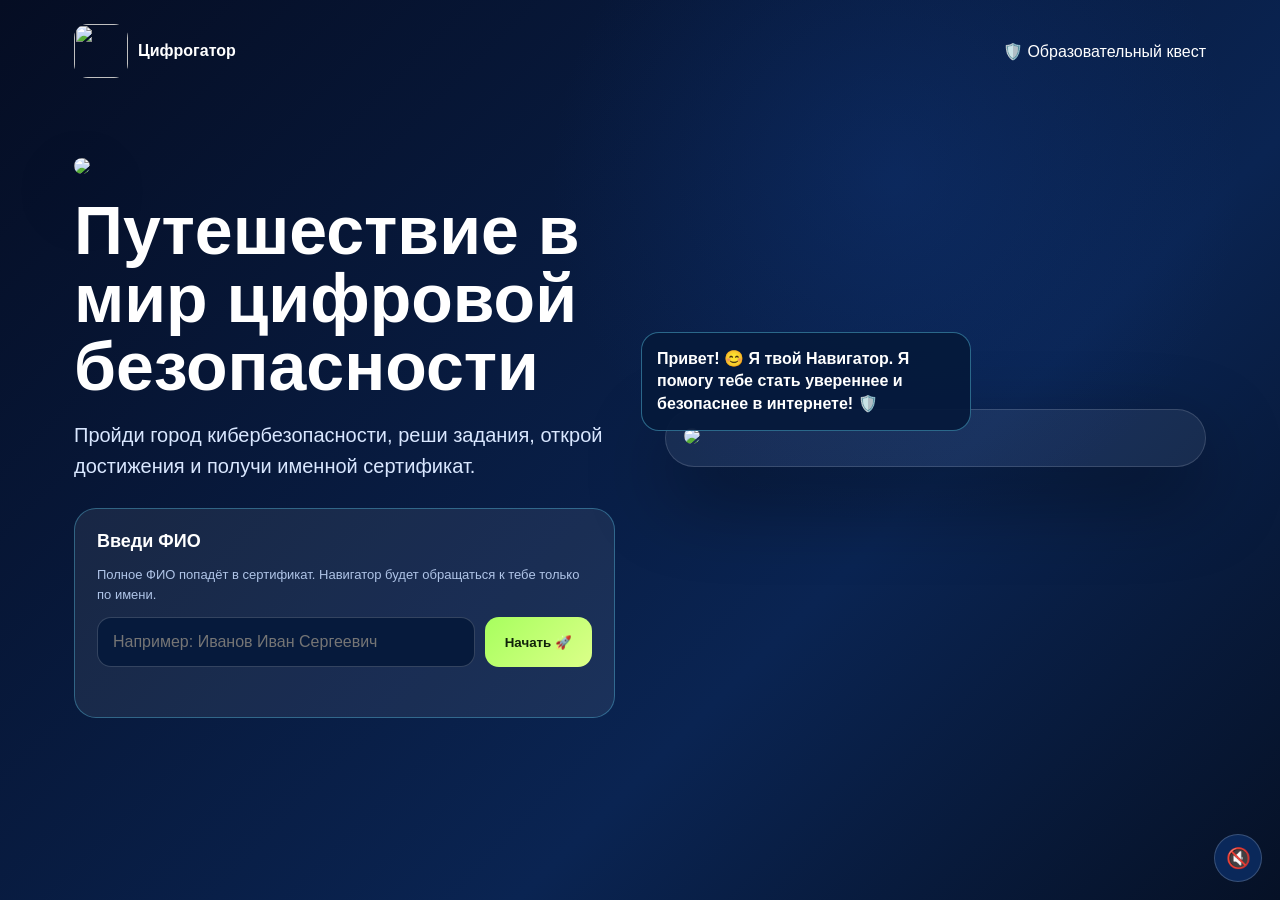
==== index.html @ 35a736a2 "Add files via upload" ====
<!doctype html><html lang="ru"><head><meta charset="utf-8"><meta name="viewport" content="width=device-width,initial-scale=1"><title>Цифрогатор</title><style>
*{box-sizing:border-box}body{margin:0;min-height:100vh;font-family:Trebuchet MS,Arial,sans-serif;color:#fff;background:radial-gradient(circle at 70% 20%,#123d8a55,transparent 30%),linear-gradient(135deg,#050d23,#0a2452 65%,#061126)}a{color:inherit}.wrap{max-width:1180px;margin:auto;padding:24px}.top{display:flex;justify-content:space-between;align-items:center}.brand{display:flex;gap:10px;align-items:center;text-decoration:none;font-weight:900}.brand img{width:54px;height:54px;border-radius:14px;object-fit:cover}.hero{min-height:80vh;display:grid;grid-template-columns:1fr 1fr;gap:50px;align-items:center}.logo{width:100%;max-width:520px;border-radius:26px;box-shadow:0 25px 70px #0006}h1{font-size:clamp(38px,6vw,68px);line-height:1;margin:18px 0}.lead{font-size:20px;color:#d9e7ff;line-height:1.55}.card{margin-top:26px;padding:22px;border:1px solid #65dfff55;background:#ffffff12;border-radius:22px}.card label{font-size:18px;font-weight:900}.card p{color:#afc4e7;font-size:13px;line-height:1.5}.row{display:flex;gap:10px}.row input{flex:1;border:1px solid #ffffff2f;background:#061a3c;color:#fff;border-radius:14px;padding:15px;font-size:16px}.btn{border:0;border-radius:14px;padding:15px 20px;font-weight:900;cursor:pointer;background:linear-gradient(135deg,#a7ff5e,#dcff89);color:#10220a}.mascot{position:relative;padding:18px;border-radius:32px;background:#ffffff10;border:1px solid #ffffff24;box-shadow:0 30px 80px #0006}.mascot img{width:100%;border-radius:25px}.bubble{position:absolute;left:-25px;bottom:35px;max-width:330px;background:#061a3cf2;border:1px solid #65dfff66;border-radius:18px;padding:15px;font-weight:800;line-height:1.4}.err{height:20px;color:#ffb6c0;font-size:13px;margin-top:8px}.sound{position:fixed;right:18px;bottom:18px;border:1px solid #ffffff30;background:#0a285a;color:#fff;border-radius:50%;width:48px;height:48px;font-size:20px;cursor:pointer}@media(max-width:800px){.hero{grid-template-columns:1fr;text-align:center}.bubble{position:static;margin-top:12px}.row{flex-direction:column}.logo{margin:auto}}
</style></head><body><div class="wrap"><div class="top"><a class="brand" href="index.html"><img src="assets/logo.png"><span>Цифрогатор</span></a><span>🛡️ Образовательный квест</span></div><main class="hero"><section><img class="logo" src="assets/logo.png"><h1>Путешествие в мир цифровой безопасности</h1><p class="lead">Пройди город кибербезопасности, реши задания, открой достижения и получи именной сертификат.</p><div class="card"><label>Введи ФИО</label><p>Полное ФИО попадёт в сертификат. Навигатор будет обращаться к тебе только по имени.</p><div class="row"><input id="fio" placeholder="Например: Иванов Иван Сергеевич"><button class="btn" onclick="go()">Начать 🚀</button></div><div id="err" class="err"></div></div></section><section class="mascot"><img src="assets/mascot.png"><div class="bubble" id="bubble">Привет! 😊 Я твой Навигатор. Я помогу тебе стать увереннее и безопаснее в интернете! 🛡️</div></section></main></div><button class="sound" id="sound" onclick="toggleSound()">🔇</button><script>
function go(){let v=fio.value.trim(),p=v.split(/\s+/).filter(Boolean);if(p.length<2){err.textContent='Укажи как минимум фамилию и имя.';return}localStorage.setItem('cifrogator_fio',v);localStorage.setItem('cifrogator_firstname',p[1]||p[0]);location.href='age.html'}let n=localStorage.getItem('cifrogator_firstname');if(n){bubble.textContent=`С возвращением, ${n}! 😊 Продолжим?`;fio.value=localStorage.getItem('cifrogator_fio')||''}let ctx,t,on=false;function start(){if(on)return;ctx=new (AudioContext||webkitAudioContext)();let m=ctx.createGain();m.gain.value=.03;m.connect(ctx.destination),ns=[130.81,164.81,196,261.63],i=0;t=setInterval(()=>{let o=ctx.createOscillator(),g=ctx.createGain();o.frequency.value=ns[i++%ns.length];g.gain.setValueAtTime(.001,ctx.currentTime);g.gain.linearRampToValueAtTime(.6,ctx.currentTime+.1);g.gain.exponentialRampToValueAtTime(.001,ctx.currentTime+1.4);o.connect(g);g.connect(m);o.start();o.stop(ctx.currentTime+1.5)},1800);on=true;sound.textContent='🔊'}function stop(){clearInterval(t);ctx?.close();on=false;sound.textContent='🔇'}function toggleSound(){on?stop():start()}
</script></body></html>
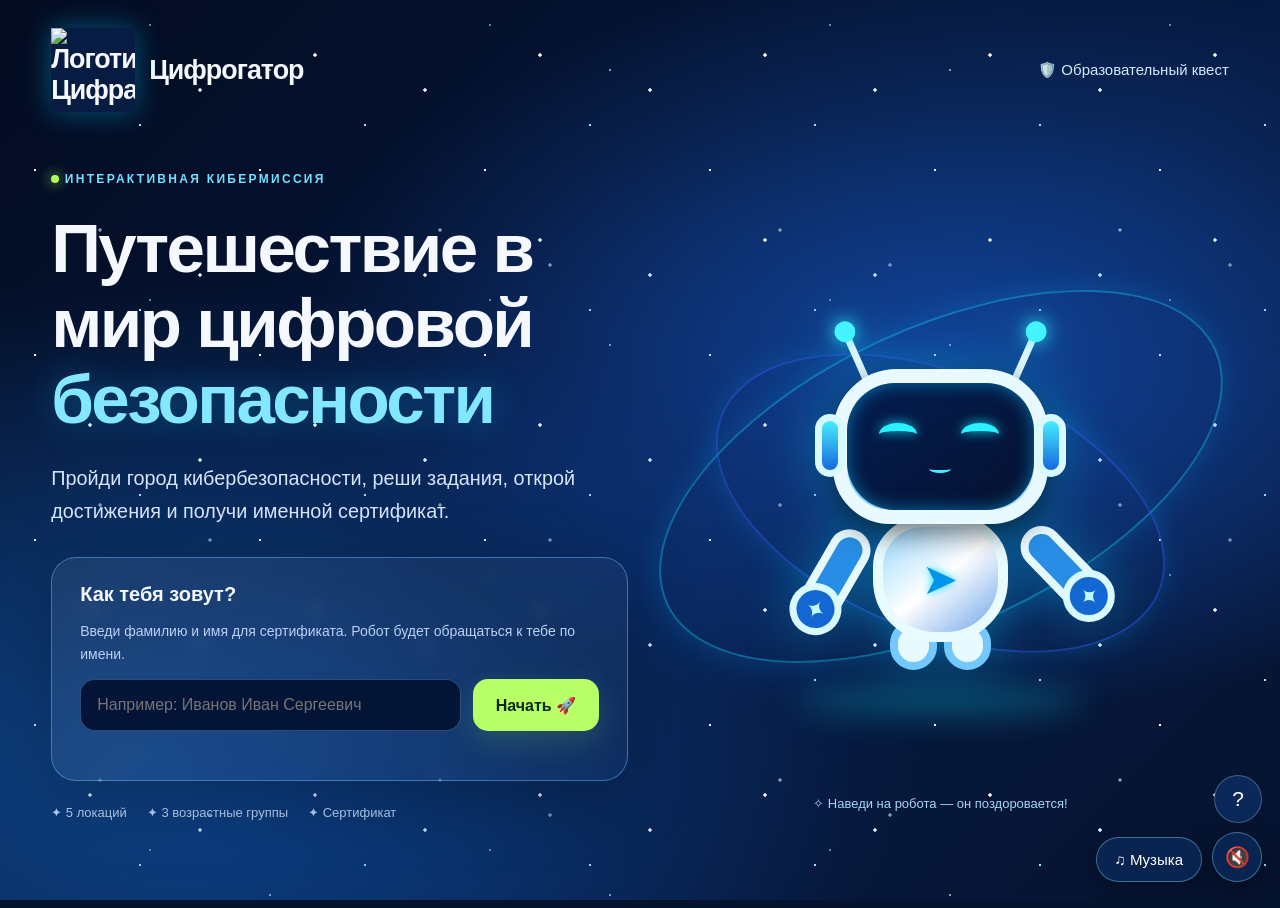
==== commit 8ff80144: "Add files via upload" ====
--- a/index.html
+++ b/index.html
@@ -1,5 +1 @@
-<!doctype html><html lang="ru"><head><meta charset="utf-8"><meta name="viewport" content="width=device-width,initial-scale=1"><title>Цифрогатор</title><style>
-*{box-sizing:border-box}body{margin:0;min-height:100vh;font-family:Trebuchet MS,Arial,sans-serif;color:#fff;background:radial-gradient(circle at 70% 20%,#123d8a55,transparent 30%),linear-gradient(135deg,#050d23,#0a2452 65%,#061126)}a{color:inherit}.wrap{max-width:1180px;margin:auto;padding:24px}.top{display:flex;justify-content:space-between;align-items:center}.brand{display:flex;gap:10px;align-items:center;text-decoration:none;font-weight:900}.brand img{width:54px;height:54px;border-radius:14px;object-fit:cover}.hero{min-height:80vh;display:grid;grid-template-columns:1fr 1fr;gap:50px;align-items:center}.logo{width:100%;max-width:520px;border-radius:26px;box-shadow:0 25px 70px #0006}h1{font-size:clamp(38px,6vw,68px);line-height:1;margin:18px 0}.lead{font-size:20px;color:#d9e7ff;line-height:1.55}.card{margin-top:26px;padding:22px;border:1px solid #65dfff55;background:#ffffff12;border-radius:22px}.card label{font-size:18px;font-weight:900}.card p{color:#afc4e7;font-size:13px;line-height:1.5}.row{display:flex;gap:10px}.row input{flex:1;border:1px solid #ffffff2f;background:#061a3c;color:#fff;border-radius:14px;padding:15px;font-size:16px}.btn{border:0;border-radius:14px;padding:15px 20px;font-weight:900;cursor:pointer;background:linear-gradient(135deg,#a7ff5e,#dcff89);color:#10220a}.mascot{position:relative;padding:18px;border-radius:32px;background:#ffffff10;border:1px solid #ffffff24;box-shadow:0 30px 80px #0006}.mascot img{width:100%;border-radius:25px}.bubble{position:absolute;left:-25px;bottom:35px;max-width:330px;background:#061a3cf2;border:1px solid #65dfff66;border-radius:18px;padding:15px;font-weight:800;line-height:1.4}.err{height:20px;color:#ffb6c0;font-size:13px;margin-top:8px}.sound{position:fixed;right:18px;bottom:18px;border:1px solid #ffffff30;background:#0a285a;color:#fff;border-radius:50%;width:48px;height:48px;font-size:20px;cursor:pointer}@media(max-width:800px){.hero{grid-template-columns:1fr;text-align:center}.bubble{position:static;margin-top:12px}.row{flex-direction:column}.logo{margin:auto}}
-</style></head><body><div class="wrap"><div class="top"><a class="brand" href="index.html"><img src="assets/logo.png"><span>Цифрогатор</span></a><span>🛡️ Образовательный квест</span></div><main class="hero"><section><img class="logo" src="assets/logo.png"><h1>Путешествие в мир цифровой безопасности</h1><p class="lead">Пройди город кибербезопасности, реши задания, открой достижения и получи именной сертификат.</p><div class="card"><label>Введи ФИО</label><p>Полное ФИО попадёт в сертификат. Навигатор будет обращаться к тебе только по имени.</p><div class="row"><input id="fio" placeholder="Например: Иванов Иван Сергеевич"><button class="btn" onclick="go()">Начать 🚀</button></div><div id="err" class="err"></div></div></section><section class="mascot"><img src="assets/mascot.png"><div class="bubble" id="bubble">Привет! 😊 Я твой Навигатор. Я помогу тебе стать увереннее и безопаснее в интернете! 🛡️</div></section></main></div><button class="sound" id="sound" onclick="toggleSound()">🔇</button><script>
-function go(){let v=fio.value.trim(),p=v.split(/\s+/).filter(Boolean);if(p.length<2){err.textContent='Укажи как минимум фамилию и имя.';return}localStorage.setItem('cifrogator_fio',v);localStorage.setItem('cifrogator_firstname',p[1]||p[0]);location.href='age.html'}let n=localStorage.getItem('cifrogator_firstname');if(n){bubble.textContent=`С возвращением, ${n}! 😊 Продолжим?`;fio.value=localStorage.getItem('cifrogator_fio')||''}let ctx,t,on=false;function start(){if(on)return;ctx=new (AudioContext||webkitAudioContext)();let m=ctx.createGain();m.gain.value=.03;m.connect(ctx.destination),ns=[130.81,164.81,196,261.63],i=0;t=setInterval(()=>{let o=ctx.createOscillator(),g=ctx.createGain();o.frequency.value=ns[i++%ns.length];g.gain.setValueAtTime(.001,ctx.currentTime);g.gain.linearRampToValueAtTime(.6,ctx.currentTime+.1);g.gain.exponentialRampToValueAtTime(.001,ctx.currentTime+1.4);o.connect(g);g.connect(m);o.start();o.stop(ctx.currentTime+1.5)},1800);on=true;sound.textContent='🔊'}function stop(){clearInterval(t);ctx?.close();on=false;sound.textContent='🔇'}function toggleSound(){on?stop():start()}
-</script></body></html>+<!doctype html><html lang="ru"><head><meta charset="utf-8"><meta name="viewport" content="width=device-width,initial-scale=1"><meta name="theme-color" content="#06132f"><title>Цифрогатор — цифровое приключение</title><link rel="stylesheet" href="cosmic.css"><link rel="stylesheet" href="effects.css"></head><body class="cosmic-page"><div class="stars" aria-hidden="true"><div class="stars-one"></div><div class="stars-two"></div><div class="nebula"></div></div><div class="wrap"><header class="top"><a class="brand" href="index.html"><img src="assets/brand-icon.png" alt="Логотип Цифратора"><span>Цифрогатор</span></a><span class="top-tag">🛡️ Образовательный квест</span></header><main class="hero"><section class="copy"><div class="eyebrow"><span class="pulse"></span> ИНТЕРАКТИВНАЯ КИБЕРМИССИЯ</div><h1>Путешествие в<br>мир цифровой<br><em>безопасности</em></h1><p class="lead">Пройди город кибербезопасности, реши задания, открой достижения и получи именной сертификат.</p><form class="card" id="entry"><label for="fio">Как тебя зовут?</label><p>Введи фамилию и имя для сертификата. Робот будет обращаться к тебе по имени.</p><div class="row"><input id="fio" autocomplete="name" placeholder="Например: Иванов Иван Сергеевич" required><button class="btn" type="submit">Начать <span>🚀</span></button></div><div class="err" id="err" role="alert"></div></form><div class="features"><span>✦ 5 локаций</span><span>✦ 3 возрастные группы</span><span>✦ Сертификат</span></div></section><section class="robot-scene" aria-label="Интерактивный робот Навигатор"><div class="orbit orbit-a"></div><div class="orbit orbit-b"></div><div class="robot-hotspot" id="robot" tabindex="0" role="button" aria-label="Наведи курсор или нажми, чтобы поговорить с роботом"><div class="robot-shadow"></div><div class="robot" id="robotBody"><div class="antenna left"><i></i></div><div class="antenna right"><i></i></div><div class="ear left"></div><div class="ear right"></div><div class="robot-head"><div class="face"><div class="eyes"><div class="eye"><div class="pupil"></div></div><div class="eye"><div class="pupil"></div></div></div><div class="mouth"></div></div></div><div class="robot-torso"><div class="chest-logo">➤</div></div><div class="arm left"><div class="hand">✦</div></div><div class="arm right"><div class="hand">✦</div></div><div class="robot-leg left"></div><div class="robot-leg right"></div></div><div class="robot-bubble" id="bubble" role="status">Привет! 👋 Я твой Навигатор. Вместе мы научимся защищаться в интернете! 🛡️</div></div><div class="robot-caption">✧ Наведи на робота — он поздоровается!</div></section></main></div><button class="sound cosmic-sound" id="sound" type="button" onclick="toggleSound()" aria-label="Включить звуки">🔇</button><button class="music-control" id="music" type="button" aria-label="Включить космическую музыку">♫ <span>Музыка</span></button><script src="cosmic.js"></script><script src="effects.js"></script></body></html>
--- a/cosmic.css
+++ b/cosmic.css
@@ -0,0 +1 @@
+*{box-sizing:border-box}html{scroll-behavior:smooth}body{margin:0;min-height:100vh;background:#06132f;color:#f5f9ff;font-family:Trebuchet MS,Arial,sans-serif;overflow-x:hidden}button,input{font:inherit}a{color:inherit}.wrap{max-width:1440px;margin:auto;padding:28px clamp(20px,4vw,65px);position:relative;z-index:2}.top{display:flex;justify-content:space-between;align-items:center;gap:15px}.brand{display:flex;align-items:center;gap:14px;text-decoration:none;font-size:clamp(20px,2.1vw,31px);font-weight:900;letter-spacing:-1px}.brand img{width:84px;height:84px;object-fit:contain;filter:drop-shadow(0 0 14px #00c8ff65)}.top-tag{font-size:15px;color:#d5e8ff}.hero{min-height:calc(100vh - 132px);display:grid;grid-template-columns:1fr 1fr;align-items:center;gap:24px}.copy{padding:45px 0}.eyebrow{color:#74dfff;letter-spacing:2.3px;font-size:12px;font-weight:900}.pulse{display:inline-block;background:#adff5b;width:8px;height:8px;border-radius:50%;box-shadow:0 0 13px #aaff60;animation:pulse 2s infinite}h1{font-size:clamp(44px,5.4vw,78px);line-height:1.09;letter-spacing:-2.5px;margin:25px 0}h1 em{font-style:normal;color:#83e8ff;text-shadow:0 0 35px #0cbeff55}.lead{max-width:650px;color:#d4e6ff;font-size:clamp(16px,1.55vw,21px);line-height:1.65}.card{margin-top:30px;padding:25px 28px;border:1px solid #6cbaff7a;border-radius:25px;background:linear-gradient(125deg,#ffffff12,#ffffff07);box-shadow:0 20px 70px #0004;backdrop-filter:blur(12px)}.card label{font-size:20px;font-weight:900}.card p{font-size:14px;color:#bad1f3;line-height:1.6}.row{display:flex;gap:12px}.row input{min-width:0;flex:1;background:#031436;border:1px solid #6897d36b;border-radius:15px;padding:16px;color:white;outline:none}.row input:focus{border-color:#79eaff;box-shadow:0 0 0 3px #46d7ff24}.btn{border:0;border-radius:15px;background:#b8ff68;color:#0d2810;font-weight:900;padding:15px 23px;cursor:pointer;white-space:nowrap;box-shadow:0 10px 30px #aaff4c25;transition:.2s}.btn:hover{transform:translateY(-3px);box-shadow:0 13px 40px #baff6780}.err{min-height:17px;margin-top:7px;color:#ffc0c7;font-size:13px}.features{display:flex;gap:20px;flex-wrap:wrap;margin-top:24px;font-size:13px;color:#b6d2f2}.robot-scene{position:relative;height:650px;display:grid;place-items:center;isolation:isolate}.orbit{position:absolute;width:100%;height:46%;border:2px solid #19d4ff5c;border-radius:50%;transform:rotate(-25deg);box-shadow:0 0 30px #00aeff30;pointer-events:none}.orbit-a{width:105%;top:24%;animation:orbitGlow 6s infinite}.orbit-b{width:82%;height:40%;top:31%;transform:rotate(22deg);border-color:#3158e47a}.robot-hotspot{position:relative;width:420px;height:490px;cursor:pointer;outline-offset:12px;display:grid;place-items:center}.robot{position:relative;width:265px;height:345px;animation:float 4s ease-in-out infinite;transform-origin:center 65%;filter:drop-shadow(0 0 26px #00d9ff50)}.robot-head{position:absolute;left:25px;top:45px;width:215px;height:155px;border:14px solid #e8faff;border-radius:64px 64px 57px 57px;background:linear-gradient(140deg,#95d8ff,#f9ffff);box-shadow:inset 0 -10px 16px #42b1fa88,0 9px 28px #0008;z-index:5;transform:rotate(var(--head-turn,0deg));transition:transform .13s}.face{height:100%;border-radius:48px;background:linear-gradient(145deg,#031e51,#061130);box-shadow:inset 0 0 17px #06bcff8a;display:flex;flex-direction:column;justify-content:center;align-items:center;gap:16px}.eyes{display:flex;gap:34px}.eye{width:48px;height:29px;position:relative}.pupil{position:absolute;top:3px;left:4px;width:38px;height:23px;border-top:8px solid #2af1ff;border-radius:50%;filter:drop-shadow(0 0 6px #00dfff);transform:translate(var(--eye-x,0px),var(--eye-y,0px))}.mouth{width:22px;height:8px;border-bottom:3px solid #48eaff;border-radius:50%}.ear{position:absolute;top:90px;width:30px;height:63px;background:linear-gradient(#48edff,#1667de);border:7px solid #d8faff;border-radius:25px;z-index:6}.ear.left{left:7px}.ear.right{right:7px}.antenna{position:absolute;top:0;width:7px;height:63px;background:#dff8ff;z-index:2;transform-origin:bottom}.antenna.left{left:58px;transform:rotate(-24deg)}.antenna.right{right:58px;transform:rotate(24deg)}.antenna i{display:block;position:absolute;top:-8px;left:-7px;width:21px;height:21px;border-radius:50%;background:#43f4ff;box-shadow:0 0 18px #2ce9ff}.robot-torso{position:absolute;left:65px;top:193px;width:135px;height:125px;border:10px solid #e8fbff;border-radius:50px 50px 62px 62px;background:linear-gradient(140deg,#9bdaff,#fff,#6da5e8);z-index:4;display:grid;place-items:center}.chest-logo{font-size:43px;color:#0095e8;text-shadow:0 0 9px #00d9ff}.arm{position:absolute;top:208px;width:42px;height:106px;border:8px solid #e6f9ff;background:#288de5;border-radius:30px;z-index:3;transform-origin:top}.arm.left{left:31px;transform:rotate(30deg)}.arm.right{right:25px;transform:rotate(-44deg);animation:wave 1.4s ease-in-out infinite}.hand{position:absolute;bottom:-17px;left:-13px;background:#1367d3;border:7px solid #d8faff;border-radius:50%;width:52px;height:52px;display:grid;place-items:center;color:#bffaff;font-size:25px}.robot-leg{position:absolute;top:296px;width:47px;height:50px;background:#e7faff;border:8px solid #73c9ff;border-radius:25px}.robot-leg.left{left:82px}.robot-leg.right{right:82px}.robot-shadow{position:absolute;bottom:25px;width:290px;height:30px;border-radius:50%;background:#0ce4ff44;filter:blur(16px)}.robot-bubble{position:absolute;z-index:10;left:-90px;top:95px;width:275px;padding:17px 19px;background:#051a3ff0;border:1px solid #39d8ff;border-radius:19px;box-shadow:0 0 26px #05a9ff45;font-size:15px;line-height:1.55;font-weight:800;opacity:0;visibility:hidden;transform:translateY(12px) scale(.95);transition:.25s;pointer-events:none}.robot-hotspot:hover .robot-bubble,.robot-hotspot:focus-visible .robot-bubble,.robot-hotspot.talking .robot-bubble{opacity:1;visibility:visible;transform:translateY(0) scale(1)}.robot-caption{position:absolute;bottom:10px;color:#a2d8f7;font-size:13px}.stars{position:fixed;inset:0;pointer-events:none;overflow:hidden;background:radial-gradient(ellipse at 74% 38%,#103d87 0,transparent 48%),radial-gradient(ellipse at 10% 85%,#103d70 0,transparent 45%),linear-gradient(135deg,#030b20,#061a42 60%,#06132f)}.nebula{position:absolute;inset:-25%;background:radial-gradient(ellipse at 67% 47%,#164fc944,transparent 31%),radial-gradient(ellipse at 30% 75%,#0055e633,transparent 35%);animation:nebula 16s ease-in-out infinite alternate}.stars-one,.stars-two{position:absolute;inset:-100%;background-image:radial-gradient(2px 2px at 20px 30px,#fff 70%,transparent),radial-gradient(1px 1px at 70px 100px,#9ee8ff 80%,transparent),radial-gradient(2px 2px at 130px 65px,#e4faff 70%,transparent),radial-gradient(1px 1px at 190px 145px,#fff 80%,transparent);background-size:225px 185px;animation:drift 95s linear infinite}.stars-two{opacity:.55;background-size:340px 275px;animation-duration:140s;animation-direction:reverse}.cosmic-sound,.music-control{position:fixed;z-index:30;bottom:18px;border:1px solid #75dfff6a;background:#092451;color:white;cursor:pointer;box-shadow:0 5px 20px #0005}.cosmic-sound{right:18px;width:50px;height:50px;border-radius:50%;font-size:20px}.music-control{right:78px;border-radius:25px;padding:13px 18px;font-size:15px}.music-control.active{border-color:#b8ff68;color:#b8ff68}@keyframes float{50%{transform:translateY(-18px)}}@keyframes wave{0%,100%{transform:rotate(-44deg)}50%{transform:rotate(-82deg)}}@keyframes drift{to{transform:translate(225px,185px)}}@keyframes pulse{50%{opacity:.3}}@keyframes orbitGlow{50%{opacity:.35;transform:rotate(-18deg)}}@keyframes nebula{to{transform:translate(7%,3%) scale(1.1)}}@media(max-width:900px){.hero{grid-template-columns:1fr}.copy{padding:30px 0 0}.robot-scene{height:510px}.robot-hotspot{transform:scale(.85)}h1{font-size:clamp(41px,8vw,70px)}}@media(max-width:500px){.wrap{padding:15px 20px}.brand img{width:58px;height:58px}.top-tag{font-size:11px}.hero{gap:0}h1{letter-spacing:-1px;font-size:clamp(37px,10vw,55px)}.row{flex-direction:column}.card{padding:20px}.robot-scene{height:410px}.robot-hotspot{transform:scale(.66)}.robot-bubble{left:-35px;top:35px}.features{gap:9px}.music-control span{display:none}.music-control{padding:13px 17px}}@media(prefers-reduced-motion:reduce){*,*:before,*:after{animation:none!important;transition:none!important}}
--- a/effects.css
+++ b/effects.css
@@ -0,0 +1 @@
+:root{--glow:#65e8ff;--lime:#baff73}html{scroll-behavior:smooth}body{overflow-x:hidden}body:before{content:"";position:fixed;inset:0;pointer-events:none;z-index:-1;background-image:radial-gradient(#8eeaff 1px,transparent 1px),radial-gradient(#fff 1px,transparent 1px);background-size:110px 110px,173px 173px;background-position:10px 30px,60px 70px;opacity:.19;animation:drift 28s linear infinite}@keyframes drift{to{background-position:120px 140px,233px 243px}}button,a,.building{ -webkit-tap-highlight-color:transparent}button:focus-visible,a:focus-visible,input:focus-visible,.building:focus-visible{outline:3px solid #baff73;outline-offset:4px}.brand img{object-fit:contain!important;background:#071c42}.logo{object-fit:contain;max-height:300px}.mascot img{object-fit:contain}.btn,.age,.building{transition:transform .22s ease,box-shadow .22s ease,background .22s ease}.btn:hover,.age:hover{transform:translateY(-3px);box-shadow:0 8px 25px #4de2ff33}.btn:active,.age:active,.building:active{transform:scale(.97)}.mascot img,.intro img{animation:floaty 4s ease-in-out infinite}@keyframes floaty{50%{transform:translateY(-10px)}}.sound{cursor:pointer!important;box-shadow:0 6px 24px #0006;z-index:100!important}.sound:hover{border-color:#65e8ff!important}.fx-toast{position:fixed;left:50%;top:20px;transform:translate(-50%,-20px);opacity:0;z-index:200;background:#0b295b;border:1px solid #65e8ff;border-radius:18px;padding:13px 22px;box-shadow:0 12px 35px #0009;pointer-events:none;font-weight:900;transition:.25s;text-align:center}.fx-toast.show{opacity:1;transform:translate(-50%,0)}.fx-confetti{position:fixed;pointer-events:none;z-index:150;width:9px;height:13px;border-radius:2px;animation:burst 950ms ease-out forwards}@keyframes burst{to{transform:translate(var(--dx),var(--dy)) rotate(var(--rot));opacity:0}}.help-btn{position:fixed;right:18px;bottom:77px;z-index:30;width:48px;height:48px;border:1px solid #ffffff40;border-radius:50%;background:#0a285a;color:#fff;cursor:pointer;font-size:21px}.fx-help{position:fixed;right:18px;bottom:135px;max-width:min(330px,calc(100vw - 36px));padding:17px;border-radius:18px;border:1px solid #65e8ff88;background:#071b3df5;z-index:100;box-shadow:0 20px 45px #0009;line-height:1.55}.fx-help[hidden]{display:none}.fx-help strong{color:#baff73}.building{font:inherit;color:inherit;text-align:left;width:100%}.building:focus-visible{transform:translateY(-6px)}.ans:disabled{cursor:default}.ans:not(:disabled):hover{background:#227bd344;border-color:#65e8ff}.card,.mascot,.bubble,.modal{backdrop-filter:blur(8px)}@media(prefers-reduced-motion:reduce){*,*:before,*:after{animation-duration:.01ms!important;transition-duration:.01ms!important;scroll-behavior:auto!important}}@media(max-width:650px){.top{gap:10px;flex-wrap:wrap}.top>span{font-size:12px}.logo{max-height:190px}.sound{right:12px;bottom:12px}.help-btn{right:12px;bottom:70px}}
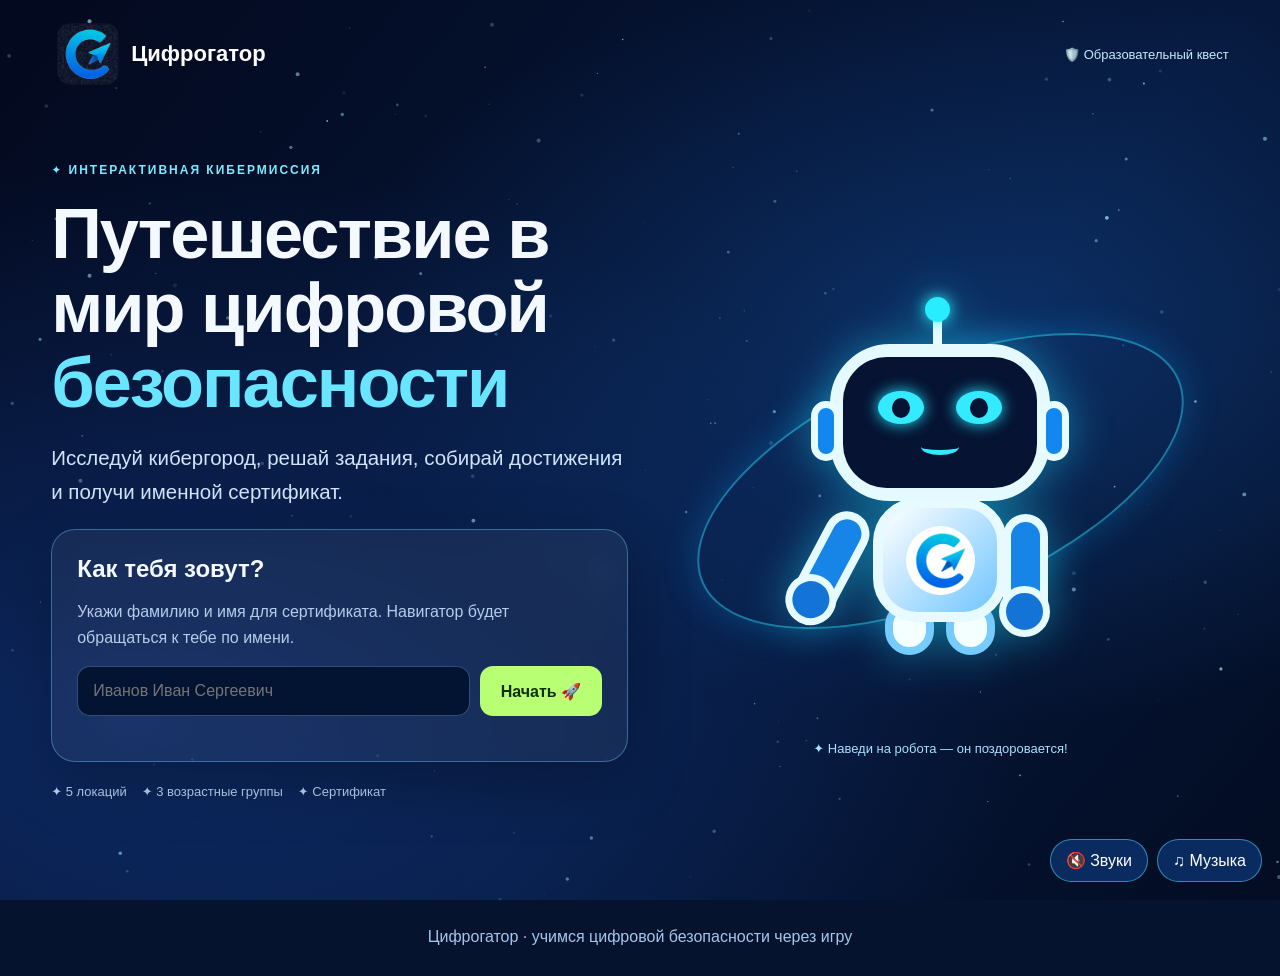
==== commit 68765901: "Add files via upload" ====
--- a/index.html
+++ b/index.html
@@ -1 +1,73 @@
-<!doctype html><html lang="ru"><head><meta charset="utf-8"><meta name="viewport" content="width=device-width,initial-scale=1"><meta name="theme-color" content="#06132f"><title>Цифрогатор — цифровое приключение</title><link rel="stylesheet" href="cosmic.css"><link rel="stylesheet" href="effects.css"></head><body class="cosmic-page"><div class="stars" aria-hidden="true"><div class="stars-one"></div><div class="stars-two"></div><div class="nebula"></div></div><div class="wrap"><header class="top"><a class="brand" href="index.html"><img src="assets/brand-icon.png" alt="Логотип Цифратора"><span>Цифрогатор</span></a><span class="top-tag">🛡️ Образовательный квест</span></header><main class="hero"><section class="copy"><div class="eyebrow"><span class="pulse"></span> ИНТЕРАКТИВНАЯ КИБЕРМИССИЯ</div><h1>Путешествие в<br>мир цифровой<br><em>безопасности</em></h1><p class="lead">Пройди город кибербезопасности, реши задания, открой достижения и получи именной сертификат.</p><form class="card" id="entry"><label for="fio">Как тебя зовут?</label><p>Введи фамилию и имя для сертификата. Робот будет обращаться к тебе по имени.</p><div class="row"><input id="fio" autocomplete="name" placeholder="Например: Иванов Иван Сергеевич" required><button class="btn" type="submit">Начать <span>🚀</span></button></div><div class="err" id="err" role="alert"></div></form><div class="features"><span>✦ 5 локаций</span><span>✦ 3 возрастные группы</span><span>✦ Сертификат</span></div></section><section class="robot-scene" aria-label="Интерактивный робот Навигатор"><div class="orbit orbit-a"></div><div class="orbit orbit-b"></div><div class="robot-hotspot" id="robot" tabindex="0" role="button" aria-label="Наведи курсор или нажми, чтобы поговорить с роботом"><div class="robot-shadow"></div><div class="robot" id="robotBody"><div class="antenna left"><i></i></div><div class="antenna right"><i></i></div><div class="ear left"></div><div class="ear right"></div><div class="robot-head"><div class="face"><div class="eyes"><div class="eye"><div class="pupil"></div></div><div class="eye"><div class="pupil"></div></div></div><div class="mouth"></div></div></div><div class="robot-torso"><div class="chest-logo">➤</div></div><div class="arm left"><div class="hand">✦</div></div><div class="arm right"><div class="hand">✦</div></div><div class="robot-leg left"></div><div class="robot-leg right"></div></div><div class="robot-bubble" id="bubble" role="status">Привет! 👋 Я твой Навигатор. Вместе мы научимся защищаться в интернете! 🛡️</div></div><div class="robot-caption">✧ Наведи на робота — он поздоровается!</div></section></main></div><button class="sound cosmic-sound" id="sound" type="button" onclick="toggleSound()" aria-label="Включить звуки">🔇</button><button class="music-control" id="music" type="button" aria-label="Включить космическую музыку">♫ <span>Музыка</span></button><script src="cosmic.js"></script><script src="effects.js"></script></body></html>+<!doctype html><html lang="ru"><head><meta charset="utf-8"><meta name="viewport" content="width=device-width,initial-scale=1"><meta name="theme-color" content="#061330"><title>Цифрогатор — космический квест</title><style>
+:root{--cyan:#42e4ff;--lime:#b8ff73;--navy:#071432}*{box-sizing:border-box}body{margin:0;color:#f4f9ff;font-family:Arial,system-ui,sans-serif;background:#06132f;min-height:100vh;overflow-x:hidden}button,input{font:inherit}button{cursor:pointer}button:focus-visible,input:focus-visible{outline:3px solid var(--lime);outline-offset:3px}.space{position:fixed;inset:0;z-index:-2;background:radial-gradient(ellipse at 77% 38%,#1552a46b,transparent 48%),radial-gradient(ellipse at 10% 80%,#16439b77,transparent 55%),linear-gradient(130deg,#03091e,#06183b 62%,#030c22)}canvas#stars{position:fixed;inset:0;z-index:-1;pointer-events:none}.shell{max-width:1350px;margin:auto;padding:22px clamp(16px,4vw,60px)}header{display:flex;justify-content:space-between;align-items:center;gap:12px}.brand{display:flex;align-items:center;gap:12px;background:none;border:0;color:white;font-size:22px;font-weight:800}.brand img{width:62px;height:62px;object-fit:contain;border-radius:14px}.tag{font-size:13px;color:#c8e9ff}.hero{display:grid;grid-template-columns:1fr 1fr;gap:24px;align-items:center;min-height:calc(100vh - 110px)}.eyebrow{color:#7fe9ff;font-size:12px;letter-spacing:2px;font-weight:800}.hero h1{font-size:clamp(40px,5.5vw,77px);line-height:1.06;letter-spacing:-2px;margin:20px 0}.hero h1 span{color:#69e5ff}.lead{color:#d2e4fc;font-size:clamp(16px,1.6vw,21px);line-height:1.65;max-width:640px}.panel{background:#ffffff0e;border:1px solid #70caff66;border-radius:24px;padding:25px;box-shadow:0 20px 60px #0004;backdrop-filter:blur(10px)}.panel h2{margin:0 0 8px}.muted{color:#b7cce8;line-height:1.6}.entry-row{display:flex;gap:10px;margin-top:16px}.entry-row input{flex:1;min-width:0;border:1px solid #6f9dd36c;border-radius:13px;padding:15px;background:#031432;color:white}.btn{border:0;border-radius:13px;padding:14px 21px;background:var(--lime);color:#122d10;font-weight:800}.btn:hover{filter:brightness(1.08);transform:translateY(-2px)}.btn.alt{background:#163d7c;color:white;border:1px solid #5bd8ff80}.mini{display:flex;flex-wrap:wrap;gap:15px;color:#b7d4f2;font-size:13px;margin-top:22px}.robot-zone{height:600px;position:relative;display:grid;place-items:center}.ring{position:absolute;width:90%;height:39%;border:2px solid #2ce2ff77;border-radius:50%;transform:rotate(-23deg);box-shadow:0 0 35px #08aeff44;animation:ring 7s ease-in-out infinite}.robot-hit{width:min(440px,95%);height:480px;display:grid;place-items:center;position:relative;cursor:pointer}.bot{width:270px;height:350px;position:relative;animation:float 4s ease-in-out infinite;filter:drop-shadow(0 0 22px #1de2ff70);transform:perspective(650px) rotateY(var(--turn,0deg));transition:filter .2s}.head{position:absolute;top:38px;left:25px;width:220px;height:157px;border:13px solid #e5faff;border-radius:60px;background:#bdeeff;box-shadow:inset 0 -8px 15px #319df4;z-index:5;transform:rotate(var(--tilt,0deg));transition:transform .15s}.face{width:100%;height:100%;border-radius:44px;background:#061333;display:flex;flex-direction:column;align-items:center;justify-content:center;gap:15px}.eyes{display:flex;gap:32px}.eye{width:46px;height:33px;border-radius:50%;background:#33eaff;box-shadow:0 0 15px #22e9ff;position:relative}.eye:before{content:"";position:absolute;width:18px;height:20px;border-radius:50%;background:#061333;left:14px;top:7px;transform:translate(var(--ex,0px),var(--ey,0px));transition:transform .08s}.smile{width:38px;height:16px;border-bottom:5px solid #35eaff;border-radius:50%}.antenna{position:absolute;top:4px;left:128px;width:9px;height:49px;background:#e9fcff;z-index:1}.antenna:before{content:"";position:absolute;top:-13px;left:-8px;width:25px;height:25px;background:#28edff;border-radius:50%;box-shadow:0 0 15px #2af5ff}.ear{position:absolute;top:95px;width:30px;height:60px;border:7px solid #e6fcff;border-radius:18px;background:#1287ef;z-index:6}.ear.l{left:6px}.ear.r{right:6px}.torso{position:absolute;top:192px;left:68px;width:134px;height:124px;border:10px solid #e7faff;border-radius:44px;background:linear-gradient(135deg,#fff,#70c5ff);z-index:4;display:grid;place-items:center}.torso img{width:69px;height:69px;object-fit:contain;border-radius:50%;background:white}.arm{position:absolute;top:208px;width:45px;height:112px;border:8px solid #e6fbff;border-radius:28px;background:#1785e8;transform-origin:top;z-index:3}.arm.l{left:30px;transform:rotate(28deg)}.arm.r{right:27px;animation:wave 1.5s ease-in-out infinite}.hand{position:absolute;bottom:-19px;left:-12px;width:51px;height:51px;border:7px solid #e6fbff;border-radius:50%;background:#1373d7}.leg{position:absolute;top:295px;width:49px;height:54px;border:8px solid #77ccff;border-radius:25px;background:#f4ffff}.leg.l{left:80px}.leg.r{right:80px}.bubble{position:absolute;z-index:9;top:45px;left:-35px;width:275px;background:#071b42f5;border:1px solid #32dfff;border-radius:20px;padding:17px;font-weight:700;line-height:1.5;opacity:0;visibility:hidden;transform:translateY(12px);transition:.2s;pointer-events:none}.robot-hit:hover .bubble,.robot-hit:focus-visible .bubble,.robot-hit.open .bubble{opacity:1;visibility:visible;transform:translateY(0)}.robot-note{position:absolute;bottom:25px;color:#a9dfff;font-size:13px}.controls{position:fixed;right:18px;bottom:18px;display:flex;gap:9px;z-index:40}.controls button{background:#092b60;color:white;border:1px solid #55dfff88;border-radius:24px;padding:11px 15px}.controls button.on{color:var(--lime);border-color:var(--lime)}.view{display:none}.view.active{display:block}.center{max-width:1080px;margin:35px auto;text-align:center}.center h1{font-size:clamp(36px,5vw,58px)}.age-grid{display:grid;grid-template-columns:repeat(3,1fr);gap:16px;margin:28px 0}.age-card{padding:26px 18px;background:#ffffff11;border:1px solid #62dfff66;border-radius:22px;color:white;text-align:left}.age-card:hover,.location:hover{transform:translateY(-7px);border-color:var(--lime)}.age-card .emoji{font-size:45px}.age-card strong{display:block;font-size:23px;margin:12px 0}.avatar{width:150px;height:150px;object-fit:cover;border-radius:50%;border:3px solid #45dfff}.hud{display:flex;justify-content:space-between;align-items:center;gap:10px;flex-wrap:wrap;margin:25px 0}.pill{border:1px solid #54dfff77;border-radius:22px;padding:10px 15px;background:#ffffff12}.progress{height:10px;border-radius:10px;background:#ffffff22;overflow:hidden}.progress>div{height:100%;background:linear-gradient(90deg,#178dff,#58eaff,#b8ff73);transition:width .3s}.city{display:grid;grid-template-columns:repeat(5,1fr);gap:12px;align-items:end;margin:30px 0 55px}.location{min-height:270px;border:1px solid #55dfff88;border-radius:20px 20px 8px 8px;background:linear-gradient(150deg,#216bdc77,#06132f);padding:17px;color:white;text-align:left;display:flex;flex-direction:column;justify-content:space-between;position:relative;overflow:hidden}.location:nth-child(even){min-height:335px}.location:before{content:"";position:absolute;inset:70px 15px 45px;opacity:.35;background:repeating-linear-gradient(0deg,transparent 0 21px,#62dfff 22px 29px),repeating-linear-gradient(90deg,transparent 0 21px,#62dfff 22px 29px)}.location>*{position:relative}.location .emoji{font-size:39px}.location strong{display:block;font-size:17px}.location small{color:#bdd7fa;line-height:1.5}.location.done{border-color:var(--lime)}.badges{display:flex;flex-wrap:wrap;gap:10px;margin-bottom:40px}.badge{padding:13px 17px;border-radius:14px;border:1px solid #ffffff33;background:#ffffff0b;opacity:.4}.badge.on{opacity:1;border-color:var(--lime)}.overlay{position:fixed;inset:0;background:#010817e8;z-index:60;display:none;align-items:center;justify-content:center;padding:18px}.overlay.show{display:flex}.dialog{width:min(720px,100%);max-height:90vh;overflow:auto;background:linear-gradient(145deg,#102d64,#071632);border:1px solid #5ee2ff77;border-radius:24px;padding:26px}.dialog h2{margin-top:0}.question{font-size:20px;line-height:1.45}.answers{display:grid;gap:10px}.answer{background:#ffffff12;color:white;border:1px solid #ffffff33;border-radius:12px;padding:14px;text-align:left}.answer:hover{border-color:var(--cyan)}.feedback{margin:15px 0;line-height:1.6}.actions{display:flex;gap:10px;flex-wrap:wrap;margin-top:20px}.certificate{background:#fff;color:#102c61;padding:30px;border:9px double #1597ff;border-radius:10px;text-align:center;margin:25px auto;max-width:720px}.certificate h2{font-size:38px}.certificate .person{font-size:28px;font-weight:800;color:#007fdc;overflow-wrap:anywhere}.certificate img{width:90px}.error{color:#ffbdc4;min-height:20px;font-size:13px}.tiny{font-size:12px;color:#9fbcdf}.footer{padding:30px;text-align:center;color:#a6c6e9}.hidden{display:none!important}@keyframes float{50%{translate:0 -17px}}@keyframes wave{0%,100%{transform:rotate(-42deg)}50%{transform:rotate(-83deg)}}@keyframes ring{50%{opacity:.4;transform:rotate(-17deg)}}@media(max-width:1000px){.city{grid-template-columns:repeat(3,1fr)}.hero{grid-template-columns:1fr}.robot-zone{height:500px}}@media(max-width:650px){.age-grid{grid-template-columns:1fr}.city{grid-template-columns:repeat(2,1fr)}.entry-row{flex-direction:column}.robot-zone{height:440px}.robot-hit{transform:scale(.78)}.hero h1{letter-spacing:-1px}.tag{font-size:11px}.brand img{width:46px;height:46px}}@media(max-width:390px){.city{grid-template-columns:1fr}}@media(prefers-reduced-motion:reduce){*,*:before,*:after{animation:none!important;transition:none!important}}
+
+/* Улучшенный экран теории и вопросов */
+#dialog{max-height:min(85vh,780px);overflow-y:auto;overscroll-behavior:contain}
+.mission-tag{font-size:12px;letter-spacing:1.6px;font-weight:900;color:#7eeaff;margin-bottom:15px}
+.mission-heading{display:flex;align-items:center;gap:17px;margin-bottom:22px}
+.mission-heading h2{margin:0 0 6px;font-size:clamp(23px,3vw,31px)}
+.mission-heading .muted{margin:0;color:#b9cce8}
+.mission-emoji{display:grid;place-items:center;width:66px;height:66px;flex-shrink:0;font-size:35px;border:1px solid #6fe9ff80;background:#0c3975;border-radius:20px}
+.theory-panel{white-space:pre-line;line-height:1.75;font-size:17px;padding:22px 24px;border:1px solid #64d9ff44;background:#ffffff0b;border-radius:20px;color:#e3efff;margin:20px 0}
+#dialog .question{font-size:clamp(20px,2.5vw,25px);font-weight:800;line-height:1.5;margin:24px 0}
+#dialog .answers{display:grid;grid-template-columns:1fr;gap:12px;margin:18px 0}
+#dialog .answer{display:block;width:100%;padding:17px 20px;min-height:58px;text-align:left;color:#f8fbff;background:#143565;border:1px solid #5d91c48c;border-radius:15px;font-size:16px;line-height:1.45;cursor:pointer;transition:background .15s,border-color .15s,transform .15s}
+#dialog .answer:not(:disabled):hover{background:#22529a;border-color:#75e8ff;transform:translateX(3px)}
+#dialog .answer.correct{background:#285b36;border-color:#baff73;color:white}
+#dialog .answer.incorrect{background:#632d45;border-color:#ff8a9d;color:white}
+#dialog .answer:disabled{cursor:default;opacity:.8}
+#dialog .feedback{display:none;margin:16px 0;padding:17px 19px;border-radius:15px;line-height:1.55}
+#dialog .feedback.visible{display:block}
+#dialog .feedback.good{background:#a9ff6b20;border:1px solid #baff7370;color:#d8ffb9}
+#dialog .feedback.bad{background:#ff748b18;border:1px solid #ff81937a;color:#ffd4dc}
+#dialog .actions{display:flex;gap:12px;flex-wrap:wrap;margin-top:23px}
+@media(max-width:600px){.mission-heading{gap:10px}.mission-emoji{width:50px;height:50px;font-size:26px}.theory-panel{padding:16px;font-size:15px}}
+</style></head><body><div class="space"></div><canvas id="stars" aria-hidden="true"></canvas><div class="shell"><header><button class="brand" id="homeBtn"><img src="[data-uri]